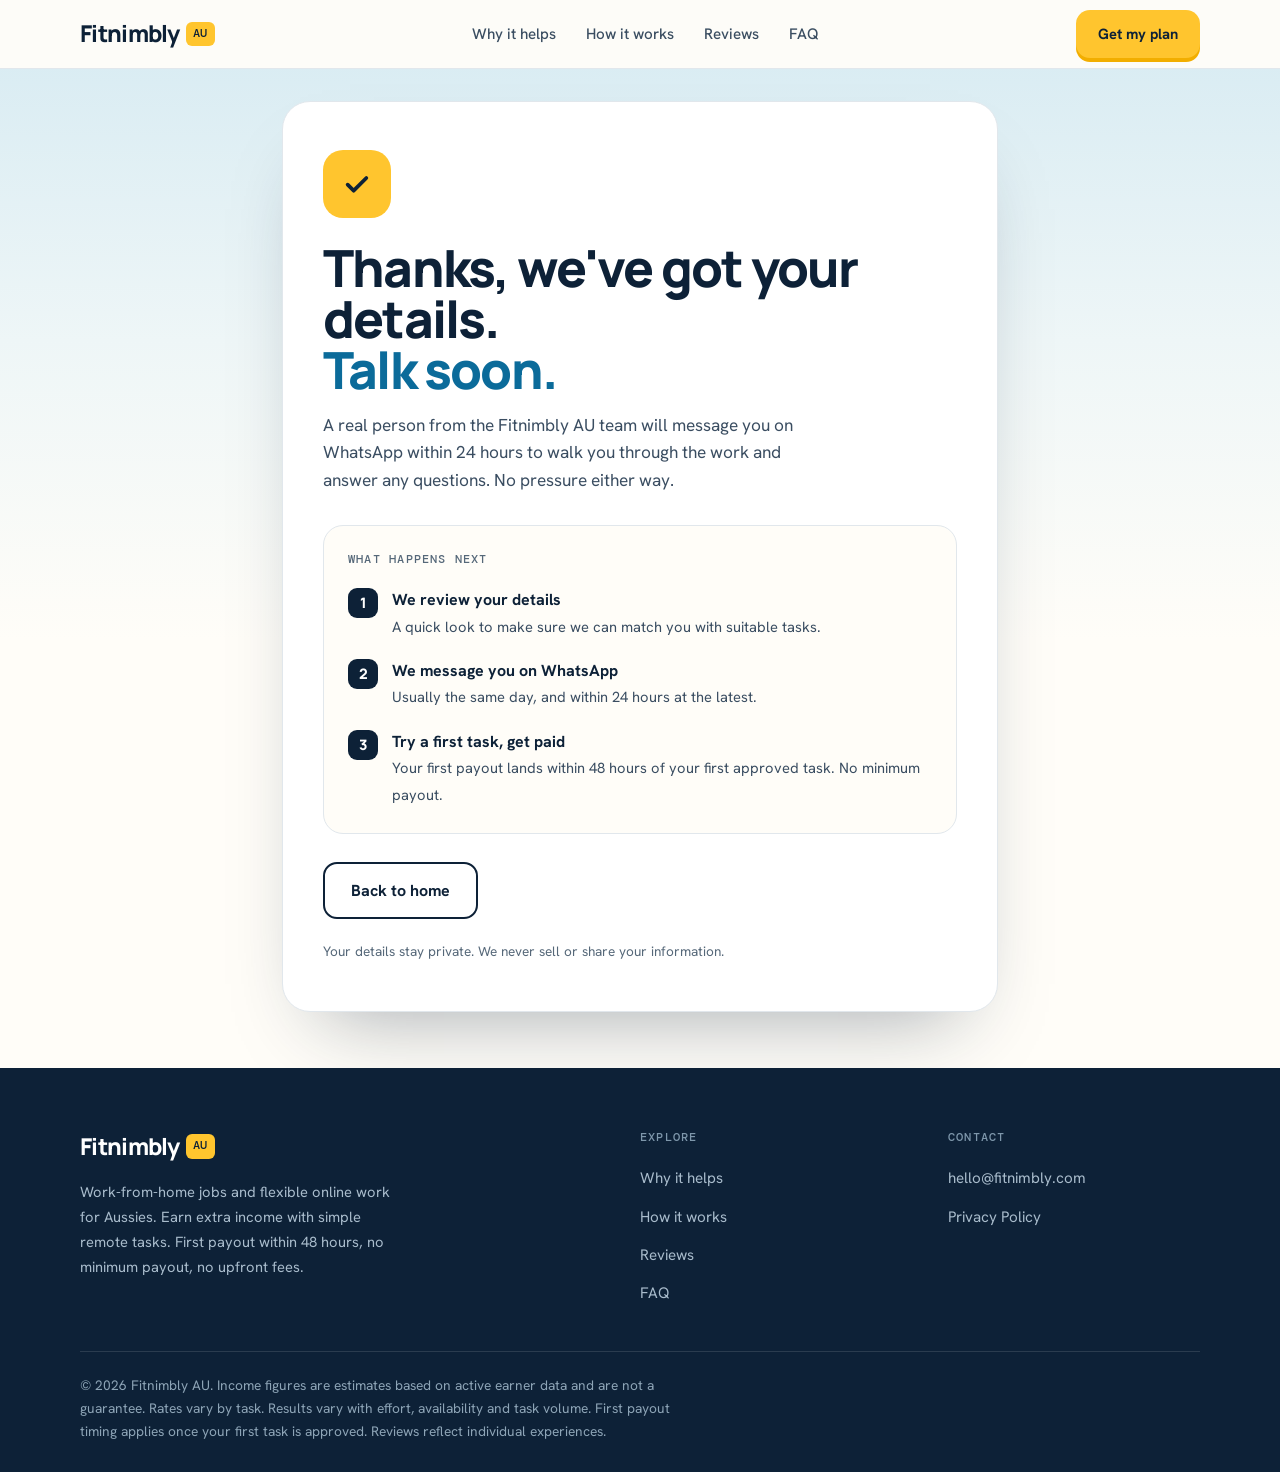
==== thank-you/index.html @ ae9ab25b "XM AUS1.0: fitnimbly.com Co-authored-by: Cursor <cursoragent@cursor.com>" ====
<!DOCTYPE html>
<html lang="en-AU">
<head>
  <meta charset="UTF-8" />
  <meta name="viewport" content="width=device-width, initial-scale=1.0" />
  <title>Thanks, we've got your details | Fitnimbly AU</title>
  <meta name="robots" content="noindex" />
  <meta name="theme-color" content="#0D2137" />
  <link rel="preconnect" href="https://fonts.googleapis.com" />
  <link rel="preconnect" href="https://fonts.gstatic.com" crossorigin />
  <link href="https://fonts.googleapis.com/css2?family=Manrope:wght@600;700;800&family=Hanken+Grotesk:wght@400;500;600;700&family=DM+Mono:wght@500&display=swap" rel="stylesheet" />
  <link rel="stylesheet" href="../shared.css" />
  <style>
    *, *::before, *::after { box-sizing: border-box; margin: 0; padding: 0; }
    :root { --bg:#FFFDF8; --white:#fff; --sea:#E8F2F6; --ink:#0D2137; --ink-2:#3A4D61; --mute:#566879; --line:#E1E7EC; --ocean:#0B6B9A; --ocean-d:#08516F; --wattle:#FFC52E; --wattle-d:#F2AE00; --gum:#2B6A55; }
    body { font-family:'Hanken Grotesk',system-ui,sans-serif; background:linear-gradient(180deg,#D5EAF2 0,#EEF6F7 340px,var(--bg) 640px); color:var(--ink); line-height:1.6; font-size:1.0625rem; min-height:100vh; display:flex; flex-direction:column; -webkit-font-smoothing:antialiased; }
    a { color:inherit; text-decoration:none; }
    :focus-visible { outline:3px solid var(--ocean); outline-offset:3px; border-radius:6px; }
    .wrap { width:min(100%,760px); margin-inline:auto; padding-inline:22px; }
    main { flex:1; display:grid; align-items:center; padding-block:32px 56px; }
    .card { background:var(--white); border:1px solid var(--line); border-radius:28px; padding:48px 40px; box-shadow:0 40px 80px -40px rgba(13,33,55,.4); }
    .tick { width:68px; height:68px; border-radius:20px; background:var(--wattle); color:var(--ink); display:grid; place-items:center; margin-bottom:24px; }
    .tick svg { width:32px; height:32px; }
    h1 { font-family:'Manrope',sans-serif; font-weight: 800; font-size:clamp(2.1rem,6vw,3.2rem); letter-spacing: -0.035em; line-height:1; margin-bottom:16px; }
    h1 em { font-style:normal; color:var(--ocean); display:block; }
    .sub { color:var(--ink-2); font-size:1.08rem; max-width:50ch; margin-bottom:30px; }
    .next { background:var(--bg); border:1px solid var(--line); border-radius:20px; padding:24px; margin-bottom:28px; }
    .next h2 { font-family:'DM Mono',monospace; font-weight:500; font-size:.76rem; letter-spacing:.1em; text-transform:uppercase; color:var(--mute); margin-bottom:18px; }
    .step { display:flex; gap:14px; margin-bottom:18px; }
    .step:last-child { margin-bottom:0; }
    .dot { width:30px; height:30px; border-radius:9px; background:var(--ink); color:#fff; font-family:'Manrope',sans-serif; font-size:.9rem; font-weight: 800; display:grid; place-items:center; flex-shrink:0; margin-top:1px; }
    .step strong { display:block; font-size:1rem; }
    .step span { font-size:.92rem; color:var(--ink-2); }
    .btns { display:flex; flex-wrap:wrap; gap:12px; }
    .btn { display:inline-flex; align-items:center; justify-content:center; gap:8px; min-height:52px; padding:14px 26px; border-radius:14px; border:2px solid transparent; font-weight:700; font-size:1rem; transition:transform .2s, box-shadow .2s, background .2s, color .2s; }
    .btn-go { background:var(--wattle); color:var(--ink); box-shadow:0 4px 0 var(--wattle-d); } .btn-go:hover { transform:translateY(-2px); box-shadow:0 6px 0 var(--wattle-d); }
    .btn-ghost { border-color:var(--ink); } .btn-ghost:hover { background:var(--ink); color:#fff; }
    .btn svg { width:20px; height:20px; }
    .note { margin-top:22px; font-size:.85rem; color:var(--mute); }
    @media (max-width:520px) { .card { padding:32px 22px; } .btn { width:100%; } }
    @media (prefers-reduced-motion: reduce) { *, *::before, *::after { transition-duration:.01ms !important; } }
  </style>
</head>
<body>
<header class="site-nav">
  <nav class="site-wrap nav-in" aria-label="Main">
    <a href="../" class="site-logo" aria-label="Fitnimbly AU home">Fitnimbly<b>AU</b></a>
    <div class="nav-links">
      <a href="../#why">Why it helps</a>
      <a href="../#how">How it works</a>
      <a href="../#reviews">Reviews</a>
      <a href="../#faq">FAQ</a>
    </div>
    <a href="../#apply" class="site-cta">Get my plan</a>
  </nav>
</header>

<main>
  <div class="wrap">
    <div class="card">
      <div class="tick"><svg viewBox="0 0 24 24" fill="none" stroke="currentColor" stroke-width="2.8" stroke-linecap="round" stroke-linejoin="round" aria-hidden="true"><path d="M5 12.5l4.5 4.5L19 7.5"/></svg></div>
      <h1>Thanks, we've got your details. <em>Talk soon.</em></h1>
      <p class="sub">A real person from the Fitnimbly AU team will message you on WhatsApp within 24 hours to walk you through the work and answer any questions. No pressure either way.</p>

      <div class="next">
        <h2>What happens next</h2>
        <div class="step"><div class="dot">1</div><div><strong>We review your details</strong><span>A quick look to make sure we can match you with suitable tasks.</span></div></div>
        <div class="step"><div class="dot">2</div><div><strong>We message you on WhatsApp</strong><span>Usually the same day, and within 24 hours at the latest.</span></div></div>
        <div class="step"><div class="dot">3</div><div><strong>Try a first task, get paid</strong><span>Your first payout lands within 48 hours of your first approved task. No minimum payout.</span></div></div>
      </div>

      <div class="btns">
        <a class="btn btn-ghost" href="../">Back to home</a>
      </div>
      <p class="note">Your details stay private. We never sell or share your information.</p>
    </div>
  </div>
</main>

<footer class="site-footer">
  <div class="site-wrap">
    <div class="ft">
      <div>
        <a class="site-logo" href="../">Fitnimbly<b>AU</b></a>
        <p>Work-from-home jobs and flexible online work for Aussies. Earn extra income with simple remote tasks. First payout within 48 hours, no minimum payout, no upfront fees.</p>
      </div>
      <div>
        <h5>Explore</h5>
        <ul>
          <li><a href="../#why">Why it helps</a></li>
          <li><a href="../#how">How it works</a></li>
          <li><a href="../#reviews">Reviews</a></li>
          <li><a href="../#faq">FAQ</a></li>
        </ul>
      </div>
      <div>
        <h5>Contact</h5>
        <ul>
          <li><a href="mailto:hello@fitnimbly.com">hello@fitnimbly.com</a></li>
          <li><a href="../privacy-policy/">Privacy Policy</a></li>
        </ul>
      </div>
    </div>
    <div class="ft-bot">
      <p>&copy; 2026 Fitnimbly AU. Income figures are estimates based on active earner data and are not a guarantee. Rates vary by task. Results vary with effort, availability and task volume. First payout timing applies once your first task is approved. Reviews reflect individual experiences.</p>
    </div>
  </div>
</footer></body>
</html>
---- shared.css ----
/* ==========================================================
   Fitnimbly AU: shared header + footer (used on every page)
   Change it here and it updates everywhere.
   ========================================================== */

.site-nav, .site-footer {
  --s-bg: #FFFDF8;
  --s-ink: #0D2137;
  --s-ink-2: #3A4D61;
  --s-line: #E1E7EC;
  --s-wattle: #FFC52E;
  --s-wattle-d: #F2AE00;
  --s-display: 'Manrope', 'Segoe UI', system-ui, sans-serif;
  --s-body: 'Hanken Grotesk', 'Segoe UI', system-ui, sans-serif;
  --s-mono: 'DM Mono', ui-monospace, 'Cascadia Mono', Consolas, monospace;
  font-family: var(--s-body);
  line-height: 1.6;
  font-size: 1.0625rem;
  text-align: left;
}
.site-nav *, .site-nav *::before, .site-nav *::after,
.site-footer *, .site-footer *::before, .site-footer *::after { box-sizing: border-box; }
.site-nav a, .site-footer a { color: inherit; text-decoration: none; }
.site-nav :focus-visible { outline: 3px solid #0B6B9A; outline-offset: 3px; border-radius: 6px; }
.site-footer :focus-visible { outline: 3px solid var(--s-wattle); outline-offset: 3px; border-radius: 6px; }

.site-wrap { width: 100%; max-width: 1200px; margin-inline: auto; padding-inline: 20px; }
@media (min-width: 700px)  { .site-wrap { padding-inline: 32px; } }
@media (min-width: 1100px) { .site-wrap { padding-inline: 40px; } }

/* Logo */
.site-logo { font-family: var(--s-display); font-weight: 800; font-size: 1.45rem; letter-spacing: -0.03em; display: inline-flex; align-items: center; gap: 6px; }
.site-logo b { font-family: var(--s-mono); font-weight: 500; font-size: .72rem; letter-spacing: .06em; background: var(--s-wattle); color: var(--s-ink); padding: 3px 7px; border-radius: 6px; }

/* Header */
.site-nav { position: sticky; top: 0; z-index: 200; background: rgba(255,253,248,.94); -webkit-backdrop-filter: blur(12px); backdrop-filter: blur(12px); border-bottom: 1px solid var(--s-line); color: var(--s-ink); }
.site-nav .nav-in { display: flex; align-items: center; justify-content: space-between; gap: 16px; height: 68px; }
.site-nav .nav-links { display: none; gap: 30px; }
@media (min-width: 900px) { .site-nav .nav-links { display: flex; } }
.site-nav .nav-links a { font-size: 0.95rem; font-weight: 500; color: var(--s-ink-2); padding: 8px 0; }
.site-nav .nav-links a:hover { color: var(--s-ink); text-decoration: underline; text-decoration-thickness: 2px; text-underline-offset: 6px; text-decoration-color: var(--s-wattle-d); }
.site-nav .nav-links a[aria-current] { color: var(--s-ink); text-decoration: underline; text-decoration-thickness: 3px; text-underline-offset: 8px; text-decoration-color: var(--s-wattle-d); }

.site-cta {
  display: inline-flex; align-items: center; justify-content: center; min-height: 42px; padding: 8px 16px;
  border-radius: 14px; border: 2px solid transparent; font-family: var(--s-body); font-weight: 700; font-size: 0.88rem; white-space: nowrap;
  background: var(--s-wattle); color: var(--s-ink); box-shadow: 0 4px 0 var(--s-wattle-d);
  transition: transform .2s, box-shadow .2s;
}
@media (min-width: 560px) { .site-cta { min-height: 44px; padding: 10px 20px; font-size: 0.92rem; } }
.site-nav a.site-cta:hover { transform: translateY(-2px); box-shadow: 0 6px 0 var(--s-wattle-d); }
.site-nav a.site-cta:active { transform: translateY(2px); box-shadow: 0 1px 0 var(--s-wattle-d); }

/* Footer */
.site-footer { background: var(--s-ink); color: #A9BCCC; padding-block: 60px 28px; font-size: 1rem; }
.site-footer .ft { display: grid; gap: 32px; margin-bottom: 40px; }
@media (min-width: 700px) { .site-footer .ft { grid-template-columns: 2fr 1fr 1fr; gap: 56px; } }
.site-footer .site-logo { color: #fff; margin-bottom: 14px; }
.site-footer .ft p { font-size: 0.92rem; line-height: 1.7; max-width: 40ch; }
.site-footer h5 { font-family: var(--s-mono); font-weight: 500; font-size: 0.76rem; letter-spacing: .1em; text-transform: uppercase; color: #7E97AB; margin-bottom: 14px; }
.site-footer ul { list-style: none; display: grid; gap: 4px; }
.site-footer li a { font-size: 0.95rem; display: inline-block; padding: 5px 0; overflow-wrap: anywhere; }
.site-footer li a:hover { color: #fff; text-decoration: underline; }
.site-footer .ft-bot { border-top: 1px solid rgba(255,255,255,.12); padding-top: 22px; }
.site-footer .ft-bot p { max-width: 78ch; font-size: clamp(0.8rem, 0.76rem + 0.2vw, 0.86rem); line-height: 1.7; color: #8DA4B6; overflow-wrap: break-word; text-wrap: pretty; }
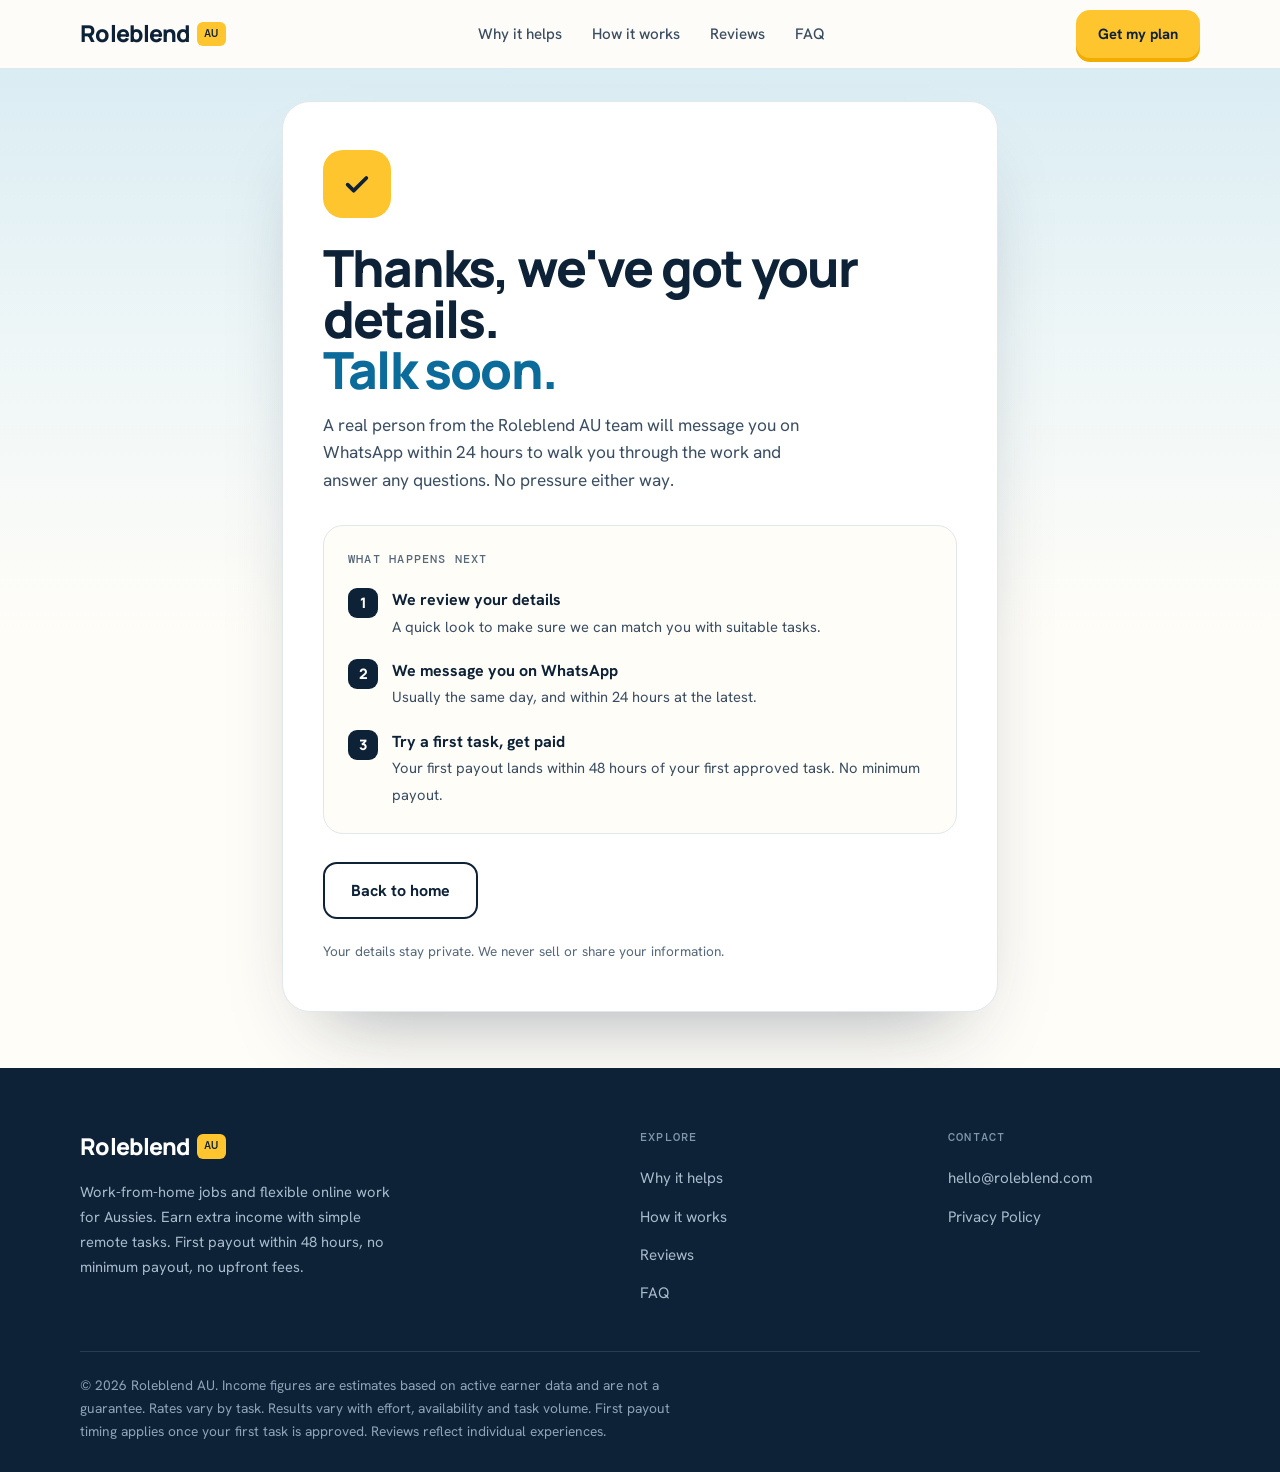
==== commit 6b2592db: "XM AUS1.0: roleblend.com Co-authored-by: Cursor <cursoragent@cursor.com>" ====
--- a/thank-you/index.html
+++ b/thank-you/index.html
@@ -3,7 +3,7 @@
 <head>
   <meta charset="UTF-8" />
   <meta name="viewport" content="width=device-width, initial-scale=1.0" />
-  <title>Thanks, we've got your details | Fitnimbly AU</title>
+  <title>Thanks, we've got your details | Roleblend AU</title>
   <meta name="robots" content="noindex" />
   <meta name="theme-color" content="#0D2137" />
   <link rel="preconnect" href="https://fonts.googleapis.com" />
@@ -44,7 +44,7 @@
 <body>
 <header class="site-nav">
   <nav class="site-wrap nav-in" aria-label="Main">
-    <a href="../" class="site-logo" aria-label="Fitnimbly AU home">Fitnimbly<b>AU</b></a>
+    <a href="../" class="site-logo" aria-label="Roleblend AU home">Roleblend<b>AU</b></a>
     <div class="nav-links">
       <a href="../#why">Why it helps</a>
       <a href="../#how">How it works</a>
@@ -60,7 +60,7 @@
     <div class="card">
       <div class="tick"><svg viewBox="0 0 24 24" fill="none" stroke="currentColor" stroke-width="2.8" stroke-linecap="round" stroke-linejoin="round" aria-hidden="true"><path d="M5 12.5l4.5 4.5L19 7.5"/></svg></div>
       <h1>Thanks, we've got your details. <em>Talk soon.</em></h1>
-      <p class="sub">A real person from the Fitnimbly AU team will message you on WhatsApp within 24 hours to walk you through the work and answer any questions. No pressure either way.</p>
+      <p class="sub">A real person from the Roleblend AU team will message you on WhatsApp within 24 hours to walk you through the work and answer any questions. No pressure either way.</p>
 
       <div class="next">
         <h2>What happens next</h2>
@@ -81,7 +81,7 @@
   <div class="site-wrap">
     <div class="ft">
       <div>
-        <a class="site-logo" href="../">Fitnimbly<b>AU</b></a>
+        <a class="site-logo" href="../">Roleblend<b>AU</b></a>
         <p>Work-from-home jobs and flexible online work for Aussies. Earn extra income with simple remote tasks. First payout within 48 hours, no minimum payout, no upfront fees.</p>
       </div>
       <div>
@@ -96,13 +96,13 @@
       <div>
         <h5>Contact</h5>
         <ul>
-          <li><a href="mailto:hello@fitnimbly.com">hello@fitnimbly.com</a></li>
+          <li><a href="mailto:hello@roleblend.com">hello@roleblend.com</a></li>
           <li><a href="../privacy-policy/">Privacy Policy</a></li>
         </ul>
       </div>
     </div>
     <div class="ft-bot">
-      <p>&copy; 2026 Fitnimbly AU. Income figures are estimates based on active earner data and are not a guarantee. Rates vary by task. Results vary with effort, availability and task volume. First payout timing applies once your first task is approved. Reviews reflect individual experiences.</p>
+      <p>&copy; 2026 Roleblend AU. Income figures are estimates based on active earner data and are not a guarantee. Rates vary by task. Results vary with effort, availability and task volume. First payout timing applies once your first task is approved. Reviews reflect individual experiences.</p>
     </div>
   </div>
 </footer></body>
--- a/shared.css
+++ b/shared.css
@@ -1,5 +1,5 @@
 /* ==========================================================
-   Fitnimbly AU: shared header + footer (used on every page)
+   Roleblend AU: shared header + footer (used on every page)
    Change it here and it updates everywhere.
    ========================================================== */
 
